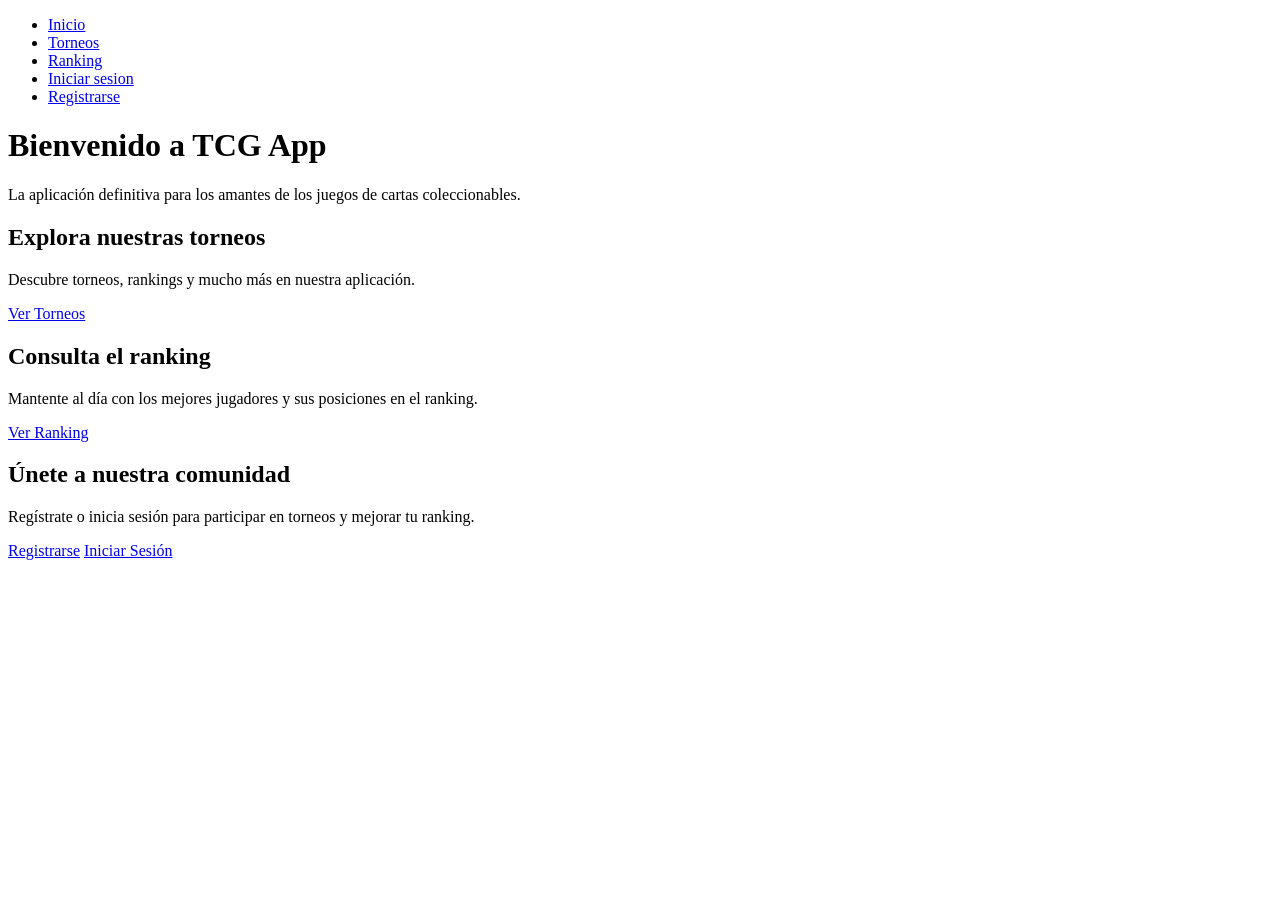
==== pages/index.html @ 76f79d1f "añadiendo paginas restantes y ordenando carpetas del proyecto" ====
<!DOCTYPE html>
<html lang="es">
<head>
    <meta charset="UTF-8">
    <meta name="viewport" content="width=device-width, initial-scale=1.0">
    <title>TCG App</title>
</head>
<body>
    <header>
        <nav class="navbar" href="index.html">
            <ul class="nav-links">
                <li><a href="index.html">Inicio</a></li>
                <li><a href="torneos/torneos.html">Torneos</a></li>
                <li><a href="ranking/ranking.html">Ranking</a></li>
                <li><a href="auth/login.html">Iniciar sesion</a></li>
                <li><a href="auth/registro.html">Registrarse</a></li>
            </ul>
        </nav>
    </header>

    <main>
        <div class="hero-content">
            <h1 class="hero-title">Bienvenido a TCG App</h1>
            <p class="hero-content">La aplicación definitiva para los amantes de los juegos de cartas coleccionables.</p>
        </div>
        <div class="main-content">
            <h2 class="main-title">Explora nuestras torneos</h2>
            <p class="main-content">Descubre torneos, rankings y mucho más en nuestra aplicación.</p>
            <a href="torneos/torneos.html" class="main-button">Ver Torneos</a>
        </div>
        <div class="main-content">
            <h2 class="main-title">Consulta el ranking</h2>
            <p class="main-content">Mantente al día con los mejores jugadores y sus posiciones en el ranking.</p>
            <a href="ranking/ranking.html" class="main-button">Ver Ranking</a>
        </div>
        <div class="main-content">
            <h2 class="main-title">Únete a nuestra comunidad</h2>
            <p class="main-content">Regístrate o inicia sesión para participar en torneos y mejorar tu ranking.</p>
            <a href="auth/registro.html" class="main-button">Registrarse</a>
            <a href="auth/login.html" class="main-button">Iniciar Sesión</a>
        </div>
        
    </main>
</body>
</html>
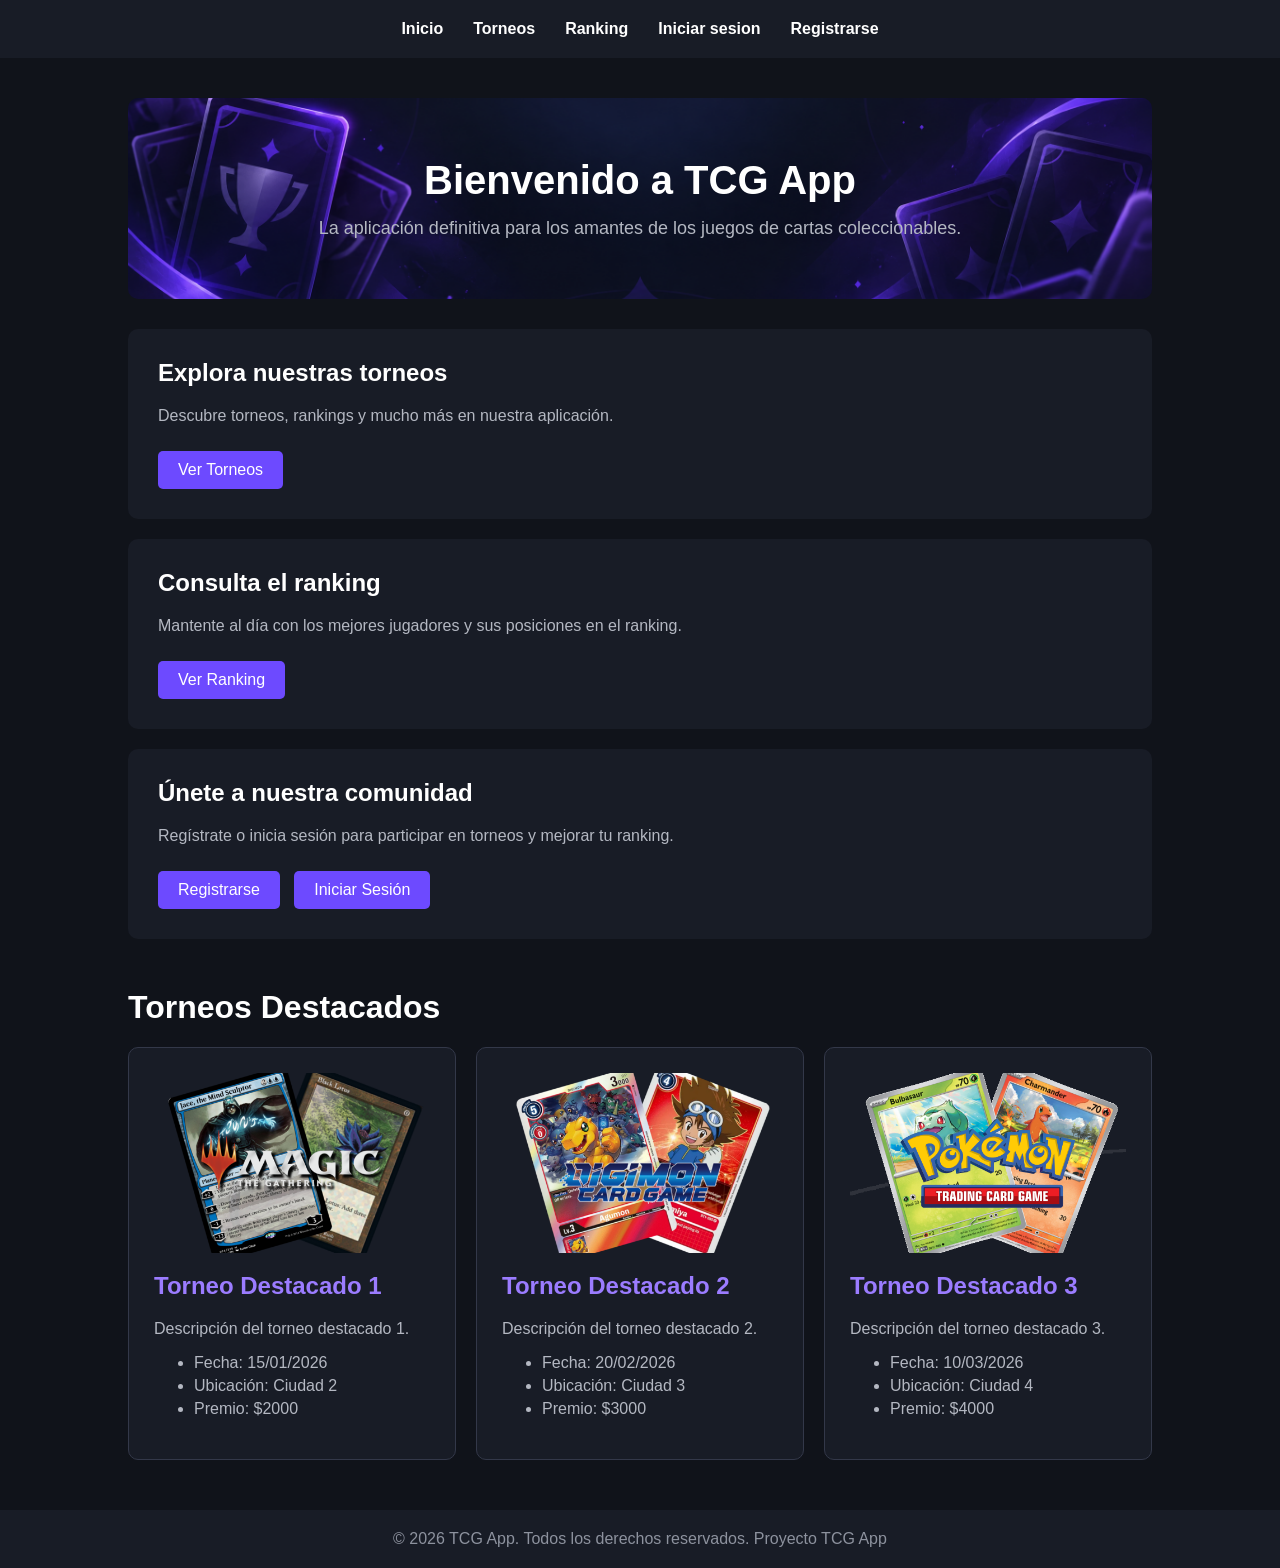
==== commit 3a23e513: "añadiendo nuevas paginas, css, y script de funcionalidad basica" ====
--- a/pages/index.html
+++ b/pages/index.html
@@ -4,10 +4,11 @@
     <meta charset="UTF-8">
     <meta name="viewport" content="width=device-width, initial-scale=1.0">
     <title>TCG App</title>
+    <link rel="stylesheet" href="../css/stylesheet.css">
 </head>
 <body>
     <header>
-        <nav class="navbar" href="index.html">
+        <nav class="navbar">
             <ul class="nav-links">
                 <li><a href="index.html">Inicio</a></li>
                 <li><a href="torneos/torneos.html">Torneos</a></li>
@@ -21,25 +22,64 @@
     <main>
         <div class="hero-content">
             <h1 class="hero-title">Bienvenido a TCG App</h1>
-            <p class="hero-content">La aplicación definitiva para los amantes de los juegos de cartas coleccionables.</p>
+            <p class="hero-text">La aplicación definitiva para los amantes de los juegos de cartas coleccionables.</p>
         </div>
         <div class="main-content">
             <h2 class="main-title">Explora nuestras torneos</h2>
-            <p class="main-content">Descubre torneos, rankings y mucho más en nuestra aplicación.</p>
+            <p class="main-text">Descubre torneos, rankings y mucho más en nuestra aplicación.</p>
             <a href="torneos/torneos.html" class="main-button">Ver Torneos</a>
         </div>
         <div class="main-content">
             <h2 class="main-title">Consulta el ranking</h2>
-            <p class="main-content">Mantente al día con los mejores jugadores y sus posiciones en el ranking.</p>
+            <p class="main-text">Mantente al día con los mejores jugadores y sus posiciones en el ranking.</p>
             <a href="ranking/ranking.html" class="main-button">Ver Ranking</a>
         </div>
         <div class="main-content">
             <h2 class="main-title">Únete a nuestra comunidad</h2>
-            <p class="main-content">Regístrate o inicia sesión para participar en torneos y mejorar tu ranking.</p>
+            <p class="main-text">Regístrate o inicia sesión para participar en torneos y mejorar tu ranking.</p>
             <a href="auth/registro.html" class="main-button">Registrarse</a>
             <a href="auth/login.html" class="main-button">Iniciar Sesión</a>
         </div>
-        
+
+        <div class="main-grid">
+            <h1 class="main-title">Torneos Destacados</h1>
+                <div class="tournament-list">                 
+                    <article class="tournament-card">
+                        <img src="../assets/torneo1.png" alt="Torneo Gundam" class="tournament-image">
+                        <h2 class="main-title">Torneo Destacado 1</h2>
+                        <p class="main-text">Descripción del torneo destacado 1.</p>
+                        <ul class="main-list">
+                            <li>Fecha: 15/01/2026</li>
+                            <li>Ubicación: Ciudad 2</li>
+                            <li>Premio: $2000</li>
+                        </ul>
+                    </article>
+                    <article class="tournament-card">
+                        <img src="../assets/torneo2.png" alt="Torneo Pokémon" class="tournament-image">
+                        <h2 class="main-title">Torneo Destacado 2</h2>
+                        <p class="main-text">Descripción del torneo destacado 2.</p>
+                        <ul class="main-list">
+                            <li>Fecha: 20/02/2026</li>
+                            <li>Ubicación: Ciudad 3</li>
+                            <li>Premio: $3000</li>
+                        </ul>
+                    </article>
+                    <article class="tournament-card">
+                        <img src="../assets/torneo3.png" alt="Torneo One Piece" class="tournament-image">
+                        <h2 class="main-title">Torneo Destacado 3</h2>
+                        <p class="main-text">Descripción del torneo destacado 3.</p>
+                        <ul class="main-list">
+                            <li>Fecha: 10/03/2026</li>
+                            <li>Ubicación: Ciudad 4</li>
+                            <li>Premio: $4000</li>
+                        </ul>
+                    </article>
+                </div>
+        </div>
+
     </main>
+    <footer>
+        <p>&copy; 2026 TCG App. Todos los derechos reservados. Proyecto TCG App</p>
+    </footer>
 </body>
 </html>
--- a/css/stylesheet.css
+++ b/css/stylesheet.css
@@ -0,0 +1,166 @@
+body {
+    margin: 0;
+    font-family: Arial, Helvetica, sans-serif;
+    background-color: #10131a;
+    color: white;
+}
+header {
+    background-color: #181c26;
+    padding: 20px;
+}
+.navbar {
+    width: 90%;
+    margin: auto;
+}
+.nav-links {
+    display: flex;
+    justify-content: center;
+    gap: 30px;
+    list-style: none;
+    margin: 0;
+    padding: 0;
+}
+.nav-links a {
+    color: white;
+    text-decoration: none;
+    font-weight: bold;
+}
+.nav-links a:hover {
+    color: #9b7cff;
+}
+main {
+    width: 80%;
+    margin: auto;
+}
+.hero-content {
+    background-image: url("../assets/tcgapp_banner.png");
+    background-size: cover;
+    background-position: center;
+    background-repeat: no-repeat;
+    text-align: center;
+    margin-top: 40px;
+    margin-bottom: 30px;
+    padding: 60px;
+    border-radius: 10px;
+}
+.hero-title {
+    font-size: 40px;
+    margin: 0;
+    margin-bottom: 15px;
+}
+.hero-text {
+    color: #b4b8c2;
+    font-size: 18px;
+    margin: 0;
+}
+.main-content {
+    background-color: #181c26;
+    padding: 30px;
+    margin-bottom: 20px;
+    border-radius: 10px;
+}
+.main-title {
+    color: white;
+    margin-top: 0;
+}
+.main-text {
+    color: #b4b8c2;
+}
+.main-button {
+    display: inline-block;
+    background-color: #6d4aff;
+    color: white;
+    text-decoration: none;
+    padding: 10px 20px;
+    margin-top: 10px;
+    margin-right: 10px;
+    border-radius: 5px;
+}
+.main-button:hover {
+    background-color: #8568ff;
+}
+.main-grid {
+    margin-top: 50px;
+    margin-bottom: 50px;
+}
+
+.tournament-list {
+    display: flex;
+    gap: 20px;
+}
+.tournament-card {
+    background-color: #181c26;
+    padding: 25px;
+    border: 1px solid #333849;
+    border-radius: 10px;
+    width: 33%;
+}
+.tournament-card h2 {
+    color: #9b7cff;
+}
+.main-list {
+    color: #b4b8c2;
+}
+.main-list li {
+    margin-bottom: 5px;
+}
+footer {
+    background-color: #181c26;
+    text-align: center;
+    padding: 20px;
+    margin-top: 40px;
+}
+footer p {
+    color: #8d929e;
+    margin: 0;
+}
+
+.login-content {
+    width: 400px;
+    background-color: #181c26;
+    margin: 40px auto;
+    padding: 30px;
+    border-radius: 10px;
+}
+.login-content h2 {
+    text-align: center;
+}
+.login-content label {
+    display: block;
+    margin-top: 15px;
+    margin-bottom: 5px;
+}
+.login-content input {
+    width: 100%;
+    padding: 10px;
+    margin-bottom: 10px;
+}
+#login-message {
+    color: red;
+}
+
+.ranking-table {
+    width: 100%;
+    border-collapse: collapse;
+    margin-top: 20px;
+}
+
+.ranking-table th {
+    background-color: #6d4aff;
+    padding: 12px;
+}
+
+.ranking-table td {
+    background-color: #181c26;
+    padding: 12px;
+    text-align: center;
+    border: 1px solid #333849;
+}
+
+.tournament-image {
+    width: 100%;
+    height: 180px;
+    border-radius: 8px;
+    margin-bottom: 15px;
+    object-fit: cover;
+}
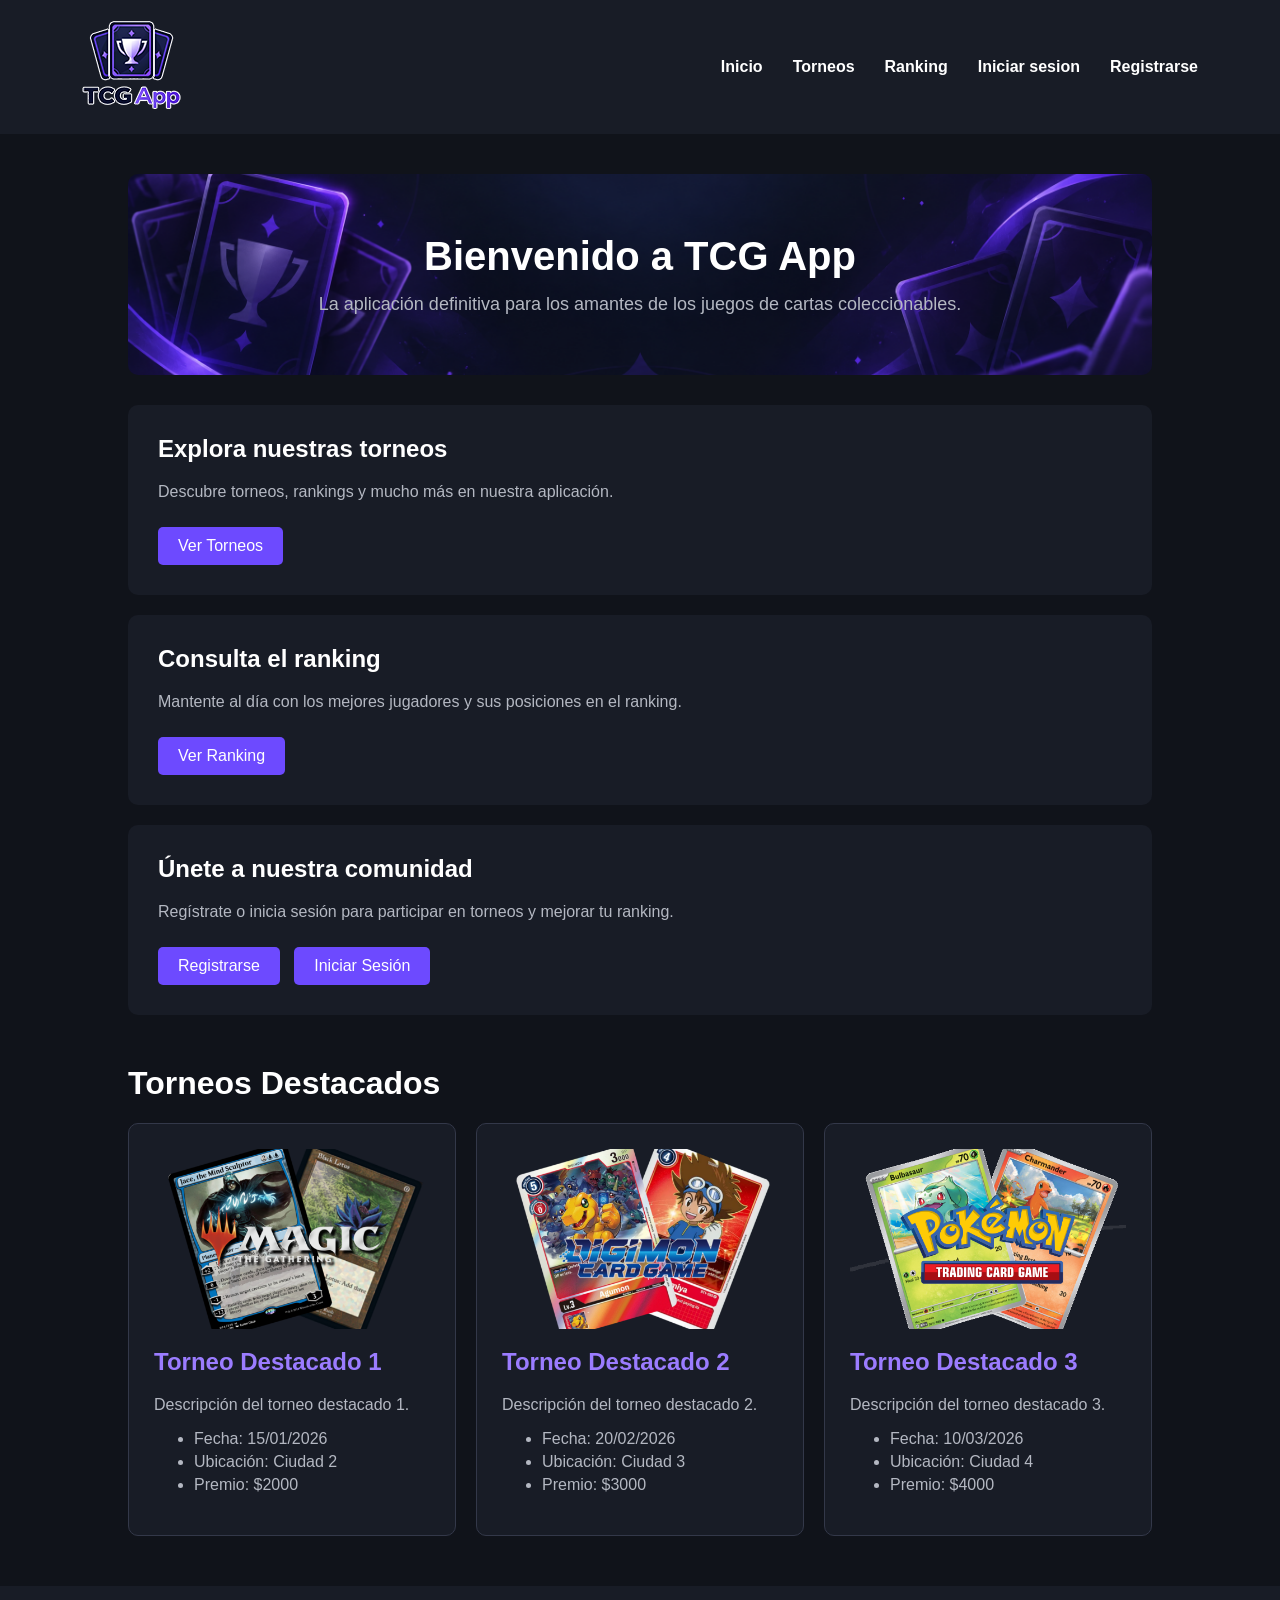
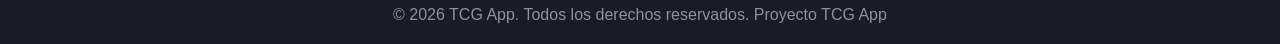
==== commit b0b700dd: "añadiendo polish e imagenes de logo, y nuevas propiedades al css" ====
--- a/pages/index.html
+++ b/pages/index.html
@@ -9,6 +9,7 @@
 <body>
     <header>
         <nav class="navbar">
+            <a href="index.html" class="logo"><img src="../assets/tcgapp_logo.png" alt="TCG App"></a>
             <ul class="nav-links">
                 <li><a href="index.html">Inicio</a></li>
                 <li><a href="torneos/torneos.html">Torneos</a></li>
--- a/css/stylesheet.css
+++ b/css/stylesheet.css
@@ -8,9 +8,17 @@
     background-color: #181c26;
     padding: 20px;
 }
+
+.logo {
+    width: 120px;
+}
+
 .navbar {
     width: 90%;
     margin: auto;
+    display: flex;
+    justify-content: space-between;
+    align-items: center;
 }
 .nav-links {
     display: flex;
